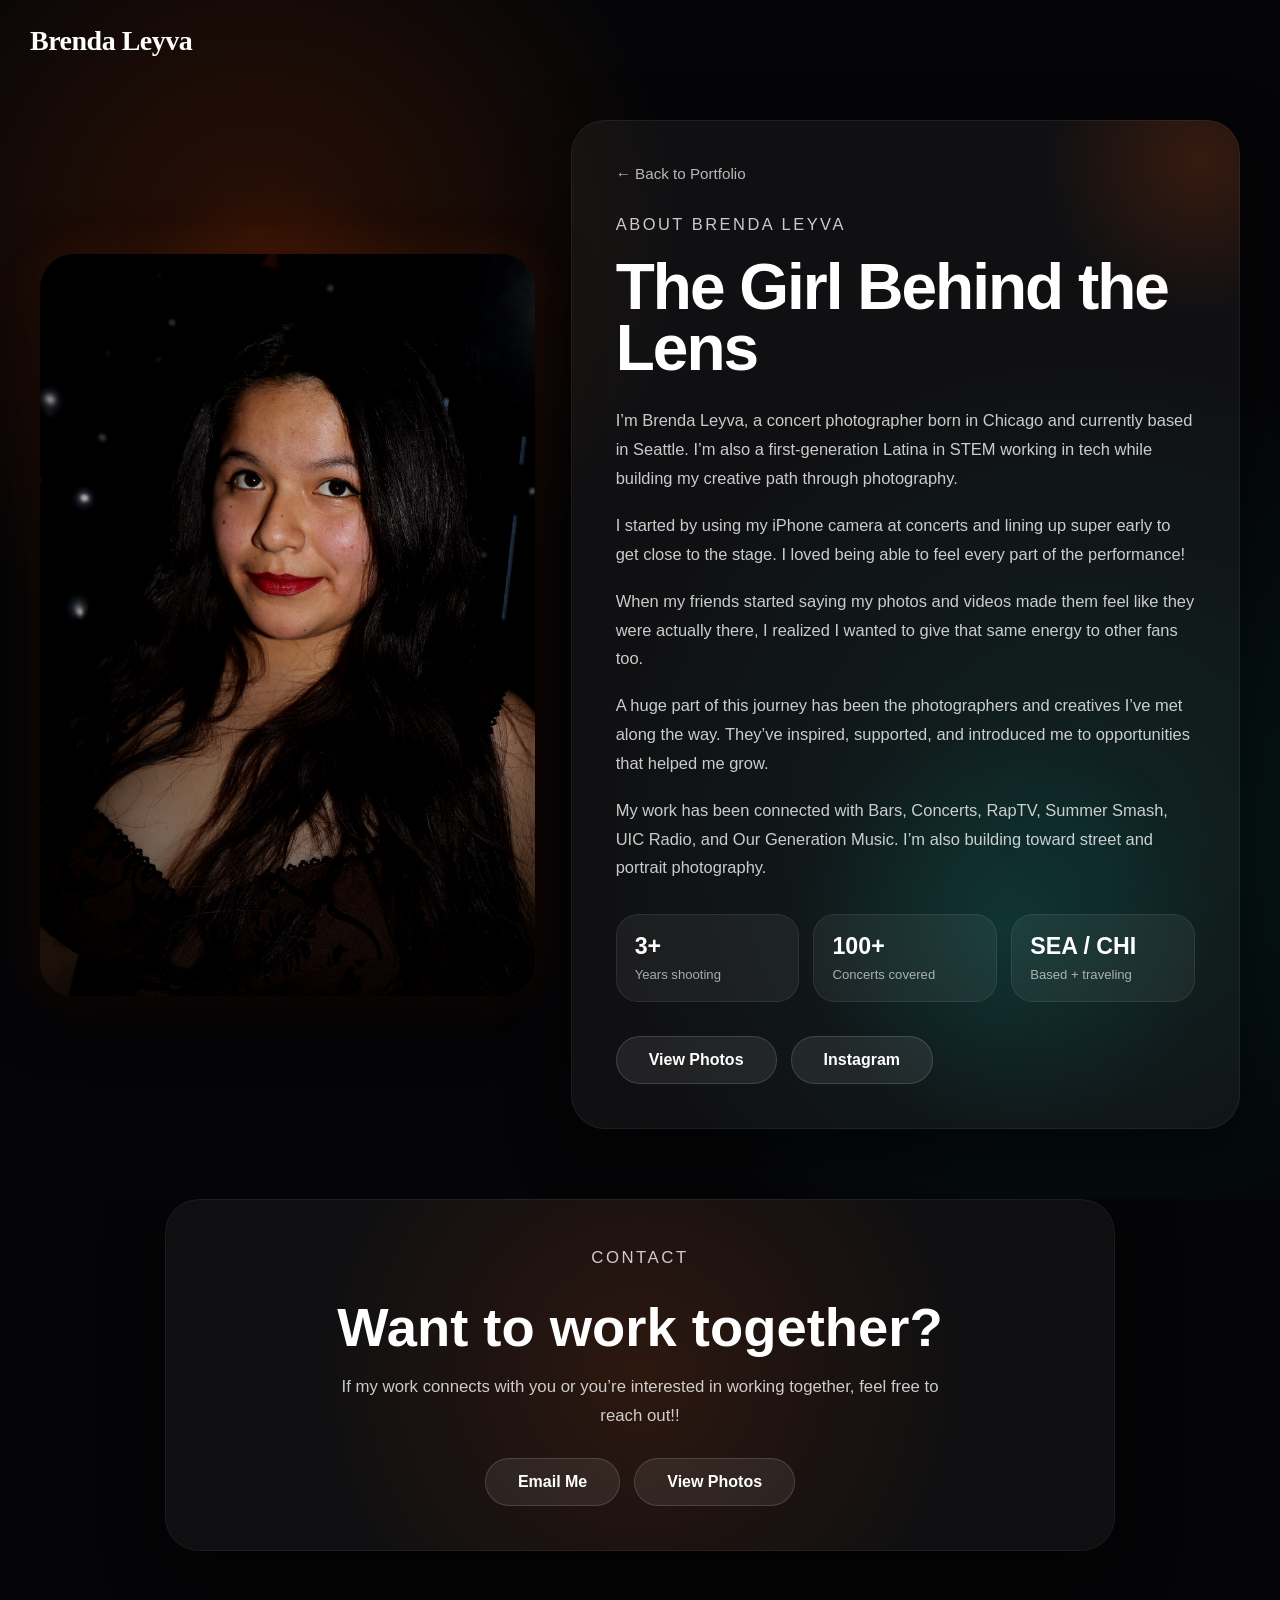
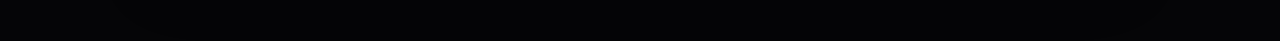
==== about.html @ 2e0a6bf3 "beep portfolio site" ====
<!DOCTYPE html>
<html lang="en">
<head>
  <meta charset="UTF-8" />
  <meta name="viewport" content="width=device-width, initial-scale=1.0" />
  <title>About | Brenda Leyva</title>
  <link rel="stylesheet" href="css/style.css" />
</head>

<body>

  <nav>
    <a href="index.html" class="nav-logo">Brenda Leyva</a>
  </nav>

<section class="about-hero">

  <div class="about-glow one"></div>
  <div class="about-glow two"></div>

  <div class="about-wrapper">

    <div class="about-image-card">
      <img src="images/brenda.jpeg" alt="Brenda Leyva">
    </div>

    <div class="about-text-card">

      <a href="index.html" class="back-link">← Back to Portfolio</a>

      <p class="about-label">About Brenda Leyva</p>

      <h1>The Girl Behind the Lens</h1>

      <p>
        I’m Brenda Leyva, a concert photographer born in Chicago and currently based in Seattle. I’m also a first-generation Latina in STEM working in tech while building my creative path through photography.
      </p>
      
      <p>
        I started by using my iPhone camera at concerts and lining up super early to get close to the stage. I loved being able to feel every part of the performance!
      </p>
      
      <p>
        When my friends started saying my photos and videos made them feel like they were actually there, I realized I wanted to give that same energy to other fans too.
      </p>
      
      <p>
        A huge part of this journey has been the photographers and creatives I’ve met along the way. They’ve inspired, supported, and introduced me to opportunities that helped me grow.
      </p>
      
      <p>
        My work has been connected with Bars, Concerts, RapTV, Summer Smash, UIC Radio, and Our Generation Music. I’m also building toward street and portrait photography.
      </p>
      <div class="about-stats">
        <div>
          <span>3+</span>
          <p>Years shooting</p>
        </div>
      
        <div>
          <span>100+</span>
          <p>Concerts covered</p>
        </div>
      
        <div>
          <span>SEA / CHI</span>
          <p>Based + traveling</p>
        </div>
      </div>

      <div class="about-actions">
        <a href="index.html#portfolio" class="btn">View Photos</a>
        <a href="https://www.instagram.com/brendismode" class="btn" target="_blank" rel="noopener noreferrer">Instagram</a>      
      </div>

    </div>

  </div>

</section>
<section id="about-contact" class="about-contact-section">
  <div class="about-contact-card">
    <p class="about-label">Contact</p>

    <h2>Want to work together?</h2>

    <p>
      If my work connects with you or you’re interested in working together, feel free to reach out!!
    </p>

    <div class="about-contact-actions">
      <a class="btn" href="mailto:bleyvamedia@gmail.com">Email Me</a>

      <a class="btn" href="index.html#portfolio">View Photos</a>
    </div>
  </div>
</section>
</body>
</html>
---- css/style.css ----
* {
  margin: 0;
  padding: 0;
  box-sizing: border-box;
}

html {
  scroll-behavior: smooth;
}

body {
  font-family: -apple-system, BlinkMacSystemFont, sans-serif;
  background: #050507;
  color: white;
  overflow-x: hidden;
}

/* NAV */
nav {
  position: absolute;
  top: 25px;
  left: 30px;
  z-index: 10;
}

.nav-logo {
  color: white;
  font-family: "Playfair Display", serif;
  font-size: 1.75rem;
  font-weight: 800;
  letter-spacing: -0.5px;
  text-decoration: none;
  transition:
    opacity 0.3s ease,
    transform 0.3s ease,
    text-shadow 0.3s ease;
}

.nav-logo:hover {
  opacity: 0.85;
  transform: translateY(-2px);
  text-shadow:
    0 0 12px rgba(255, 255, 255, 0.25),
    0 0 22px rgba(255, 90, 30, 0.22);
}

nav h1 {
  color: white;
  font-size: 1.3rem;
  font-weight: 700;
}

/* HERO */
.hero {
  height: 100vh;
  background: none;
  display: flex;
  align-items: center;
  justify-content: center;
  position: relative;
  overflow: hidden;
}

.hero::before {
  content: "";
  position: absolute;
  inset: 0;
  background: url("../images/don-t.jpeg") center/cover no-repeat;
  filter: blur(3px);
  transform: scale(1.03);
  z-index: 0;
}

.hero-content {
  position: relative;
  z-index: 2;
  text-align: center;
}

.overlay {
  position: absolute;
  inset: 0;
  background:
    radial-gradient(circle at center, rgba(0,0,0,0.15), rgba(0,0,0,0.55)),
    linear-gradient(
      to bottom,
      rgba(0,0,0,0.25),
      rgba(0,0,0,0.86)
    );
  z-index: 1;
}

.hero-content h1 {
  font-size: 4rem;
  font-weight: 800;
}

.hero-content p {
  font-size: 1.2rem;
  opacity: 0.75;
  margin: 10px 0 30px;
}

/* BUTTONS */
.buttons {
  display: flex;
  gap: 18px;
  justify-content: center;
  flex-wrap: wrap;
}

.btn {
  position: relative;
  padding: 14px 32px;
  border-radius: 35px;
  background: rgba(255,255,255,0.08);
  color: white;
  text-decoration: none;
  font-weight: 600;
  border: 1px solid rgba(255,255,255,0.14);
  cursor: pointer;
  transition:
    transform 0.3s ease,
    border-color 0.3s ease;
  z-index: 1;
  overflow: visible;
}

.btn::after {
  content: "";
  position: absolute;
  inset: -18px;
  border-radius: 45px;
  background: radial-gradient(
    circle at 28% 50%,
    rgba(255, 95, 30, 0.48),
    rgba(255, 40, 60, 0.18),
    transparent 65%
  );
  filter: blur(18px);
  opacity: 0;
  z-index: -1;
  transition: opacity 0.3s ease;
  pointer-events: none;
}

.btn:hover {
  transform: translateY(-4px) scale(1.04);
  background: rgba(255,255,255,0.09);
  border-color: rgba(255,255,255,0.28);
}

.btn:hover::after {
  opacity: 1;
}

.active-btn::after {
  opacity: 1;
}

.active-btn {
  border-color: rgba(255,255,255,0.25);
}

/* FADE */
.fade {
  opacity: 0;
  transform: translateY(50px);
  transition:
    opacity 1.2s ease,
    transform 1.2s cubic-bezier(0.22, 1, 0.36, 1);
}

.fade.show {
  opacity: 1;
  transform: translateY(0);
}

/* CARDS */
.card {
  max-width: 1350px;
  margin: 70px auto;
  padding: 38px;
  border-radius: 28px;
  background: rgba(255,255,255,0.045);
  box-shadow:
    0 10px 40px rgba(0,0,0,0.6),
    0 0 25px rgba(255,80,0,0.05);
}

.card h2 {
  font-size: 2.2rem;
  margin-bottom: 32px;
}

/* PINTEREST BOARD */
.pinterest-board {
  display: flex;
  align-items: flex-start;
  gap: 26px;
  width: 100%;
}

.pin-column {
  flex: 1;
  min-width: 0;
  display: flex;
  flex-direction: column;
  gap: 26px;
}

/* PHOTOS */
.photo {
  width: 100%;
  border-radius: 22px;
  overflow: hidden;
  background: rgba(255,255,255,0.03);
  opacity: 0;
  transform: translateY(45px);
  transition:
    opacity 1s ease,
    transform 1s cubic-bezier(0.22, 1, 0.36, 1);
}

.photo.show {
  opacity: 1;
  transform: translateY(0);
}

.photo img {
  width: 100%;
  height: auto;
  display: block;
  border-radius: 22px;
  cursor: pointer;
  filter: brightness(0.94) contrast(1.06);
  transition: all 0.35s ease;
}

.photo img:hover {
  transform: scale(1.025);
  filter: brightness(1) contrast(1.12);
  box-shadow:
    0 10px 35px rgba(0,0,0,0.5),
    0 0 35px rgba(255,80,0,0.22);
}

/* VIEW MORE */
.view-more-container {
  text-align: center;
  margin-top: 38px;
}

/* FEATURED ON */
.featured-section {
  overflow: hidden;
  text-align: center;
}

.clients-header {
  text-align: center;
  margin-bottom: 35px;
}

.clients-title {
  font-size: 2.8rem;
  color: white;
  font-weight: 800;
  text-shadow:
    0 0 10px rgba(255,255,255,0.3),
    0 0 25px rgba(255,255,255,0.15);
  margin-bottom: 0;
}

.clients-line {
  width: 120px;
  height: 2px;
  margin: 18px auto 0;
  background: linear-gradient(90deg, transparent, white, transparent);
  opacity: 0.5;
}

.logo-scroll {
  width: 100%;
  overflow: hidden;
  position: relative;
  padding: 35px 0;
  border-radius: 24px;
  background: radial-gradient(
    circle at center,
    rgba(255,80,0,0.12),
    transparent 70%
  );
}

.logo-scroll::before,
.logo-scroll::after {
  content: "";
  position: absolute;
  top: 0;
  width: 130px;
  height: 100%;
  z-index: 2;
}

.logo-scroll::before {
  left: 0;
  background: linear-gradient(to right, #111, transparent);
}

.logo-scroll::after {
  right: 0;
  background: linear-gradient(to left, #111, transparent);
}

.logo-track {
  display: flex;
  align-items: center;
  gap: 120px;
  width: max-content;
  animation: logoScroll 22s linear infinite;
}

.logo-track img {
  height: 110px;
  object-fit: contain;
  transition: transform 0.3s ease;
}

.logo-track img:hover {
  transform: scale(1.15);
}

@keyframes logoScroll {
  from {
    transform: translateX(0);
  }
  to {
    transform: translateX(-50%);
  }
}

/* CONTACT */
.contact {
  text-align: center;
  position: relative;
  overflow: hidden;
  margin-bottom: 80px;
}

.contact::before {
  content: "";
  position: absolute;
  inset: 0;
  background: radial-gradient(
    circle at center,
    rgba(255, 80, 0, 0.12),
    transparent 65%
  );
  pointer-events: none;
}

.contact-content {
  position: relative;
  z-index: 2;
  max-width: 850px;
  margin: 0 auto;
}

.contact-label {
  font-size: 0.85rem;
  letter-spacing: 2px;
  text-transform: uppercase;
  opacity: 0.65;
  margin-bottom: 15px;
}

.contact h2 {
  font-size: 2.8rem;
  margin-bottom: 18px;
}

.contact-text {
  font-size: 1.1rem;
  opacity: 0.78;
  line-height: 1.7;
  max-width: 680px;
  margin: 0 auto 30px;
}

.contact-info {
  display: flex;
  justify-content: center;
  flex-wrap: wrap;
  gap: 12px;
  margin-bottom: 32px;
}

.contact-pill {
  padding: 10px 16px;
  border-radius: 999px;
  background: rgba(255,255,255,0.07);
  border: 1px solid rgba(255,255,255,0.1);
  font-size: 0.9rem;
  opacity: 0.9;
}

.contact-actions {
  display: flex;
  justify-content: center;
  gap: 15px;
  flex-wrap: wrap;
}

.contact-btn {
  min-width: 140px;
}

.copy-message {
  margin-top: 20px;
  opacity: 0;
  transform: translateY(10px);
  transition: all 0.3s ease;
  color: #ffb36b;
}

.copy-message.show {
  opacity: 1;
  transform: translateY(0);
}

/* VIEWER */
.viewer {
  position: fixed;
  inset: 0;
  background: rgba(0,0,0,0.96);
  display: flex;
  align-items: center;
  justify-content: center;
  z-index: 999;
  opacity: 0;
  pointer-events: none;
  transition: opacity 0.35s ease;
}

.viewer.active {
  opacity: 1;
  pointer-events: all;
}

.viewer img {
  max-width: 90%;
  max-height: 85%;
  border-radius: 16px;
}

.close-btn {
  position: absolute;
  top: 25px;
  right: 30px;
  font-size: 30px;
  cursor: pointer;
  color: white;
  opacity: 0.85;
}

.arrow {
  position: absolute;
  top: 50%;
  transform: translateY(-50%);
  font-size: 60px;
  cursor: pointer;
  color: white;
  opacity: 0.65;
  user-select: none;
}

.arrow.left {
  left: 30px;
}

.arrow.right {
  right: 30px;
}

.arrow:hover,
.close-btn:hover {
  opacity: 1;
}

/* TABLET */
@media (max-width: 900px) {
  .hero-content h1 {
    font-size: 3rem;
  }

  .card {
    margin: 55px 25px;
    padding: 30px;
  }

  .pinterest-board {
    gap: 20px;
  }

  .pin-column {
    gap: 20px;
  }

  .logo-track {
    gap: 85px;
  }
}

/* MOBILE */
@media (max-width: 600px) {
  nav {
    left: 20px;
  }

  .hero-content h1 {
    font-size: 2.5rem;
  }

  .hero-content p {
    font-size: 1rem;
  }

  .buttons {
    flex-direction: column;
    align-items: center;
  }

  .btn {
    width: 170px;
  }

  .card {
    margin: 35px 16px;
    padding: 22px;
  }

  .pinterest-board {
    gap: 16px;
  }

  .pin-column {
    gap: 16px;
  }

  .clients-title {
    font-size: 2.2rem;
  }

  .logo-track {
    gap: 70px;
  }

  .logo-track img {
    height: 75px;
  }

  .contact h2 {
    font-size: 2rem;
  }

  .contact-text {
    font-size: 1rem;
  }

  .contact-actions {
    flex-direction: column;
    align-items: center;
  }

  .contact-btn {
    width: 180px;
  }

  .contact p {
    font-size: 1rem;
  }
}


/* ABOUT PAGE */
.about-hero {
  min-height: 100vh;
  padding: 120px 40px 70px;
  position: relative;
  overflow: hidden;
  background:
    radial-gradient(circle at 20% 20%, rgba(255, 80, 0, 0.15), transparent 30%),
    radial-gradient(circle at 85% 70%, rgba(0, 170, 160, 0.12), transparent 35%),
    #050507;
}

.about-glow {
  position: absolute;
  border-radius: 50%;
  pointer-events: none;
}

.about-glow.one {
  width: 360px;
  height: 360px;
  top: 15%;
  left: 8%;
  background: radial-gradient(circle, rgba(255, 80, 0, 0.18), transparent 70%);
}

.about-glow.two {
  width: 420px;
  height: 420px;
  bottom: 5%;
  right: 5%;
  background: radial-gradient(circle, rgba(0, 180, 170, 0.14), transparent 70%);
}

.about-wrapper {
  max-width: 1250px;
  margin: 0 auto;
  display: grid;
  grid-template-columns: 0.85fr 1.15fr;
  gap: 36px;
  align-items: center;
  position: relative;
  z-index: 2;
}

.about-image-card {
  min-height: 620px;
  border-radius: 34px;
  overflow: hidden;
  background: rgba(255,255,255,0.04);
  box-shadow:
    0 20px 60px rgba(0,0,0,0.65),
    0 0 45px rgba(255,80,0,0.12);
  position: relative;
}

.about-image-card::after {
  content: "";
  position: absolute;
  inset: 0;
  background: linear-gradient(to bottom, transparent 45%, rgba(0,0,0,0.6));
  pointer-events: none;
}

.about-image-card img {
  width: 100%;
  height: 100%;
  min-height: 620px;
  object-fit: cover;
  display: block;
  filter: brightness(0.9) contrast(1.08);
}

.about-text-card {
  padding: 45px;
  border-radius: 34px;
  background: rgba(255,255,255,0.045);
  box-shadow:
    0 20px 60px rgba(0,0,0,0.6),
    inset 0 0 0 1px rgba(255,255,255,0.06);
  position: relative;
  overflow: hidden;
}

.about-text-card::before {
  content: "";
  position: absolute;
  width: 320px;
  height: 320px;
  border-radius: 50%;
  top: -120px;
  right: -120px;
  background: radial-gradient(circle, rgba(255,80,0,0.16), transparent 68%);
  pointer-events: none;
}

.back-link {
  display: inline-block;
  color: white;
  text-decoration: none;
  opacity: 0.7;
  margin-bottom: 28px;
  font-size: 0.95rem;
  transition: all 0.3s ease;
}

.back-link:hover {
  opacity: 1;
  transform: translateX(-4px);
}

.about-label {
  font-size: 0.85rem;
  letter-spacing: 2.5px;
  text-transform: uppercase;
  opacity: 0.65;
  margin-bottom: 16px;
}

.about-text-card h1 {
  font-size: clamp(2.4rem, 5vw, 4.5rem);
  line-height: 0.95;
  letter-spacing: -2px;
  margin-bottom: 28px;
}

.about-text-card p {
  font-size: 1.03rem;
  line-height: 1.75;
  opacity: 0.78;
  margin-bottom: 18px;
}

.about-stats {
  display: grid;
  grid-template-columns: repeat(3, 1fr);
  gap: 14px;
  margin-top: 32px;
}

.about-stats div {
  padding: 18px;
  border-radius: 22px;
  background: rgba(255,255,255,0.055);
  border: 1px solid rgba(255,255,255,0.08);
}

.about-stats span {
  display: block;
  font-size: 1.45rem;
  font-weight: 800;
  margin-bottom: 6px;
}

.about-stats p {
  margin: 0;
  font-size: 0.82rem;
  opacity: 0.62;
  line-height: 1.3;
}

.about-actions {
  display: flex;
  flex-wrap: wrap;
  gap: 14px;
  margin-top: 34px;
}



/* ABOUT PAGE RESPONSIVE FIX */
@media (max-width: 950px) {
  .about-hero {
    padding: 100px 22px 50px;
  }

  .about-wrapper {
    grid-template-columns: 1fr;
    gap: 28px;
  }

  .about-image-card {
    width: 100%;
    max-width: 620px;
    min-height: unset;
    height: auto;
    margin: 0 auto;
    border-radius: 28px;
  }

  .about-image-card img {
    width: 100%;
    height: auto;
    min-height: unset;
    max-height: 520px;
    object-fit: cover;
    object-position: center 35%;
  }

  .about-text-card {
    max-width: 720px;
    margin: 0 auto;
  }
}

@media (max-width: 600px) {
  .about-hero {
    padding: 90px 16px 45px;
  }

  .about-image-card {
    max-width: 100%;
    border-radius: 24px;
  }

  .about-image-card img {
    max-height: 430px;
    object-fit: cover;
    object-position: center 32%;
  }

  .about-text-card {
    padding: 26px;
    border-radius: 24px;
  }

  .about-text-card h1 {
    font-size: 2.3rem;
    line-height: 1;
  }

  .about-text-card p {
    font-size: 0.98rem;
    line-height: 1.65;
  }
}

@media (max-width: 420px) {
  .about-image-card img {
    max-height: 360px;
    object-position: center 30%;
  }
}

/* ABOUT PAGE CONTACT */
.about-contact-section {
  padding: 0 40px 90px;
  background: #050507;
}

.about-contact-card {
  max-width: 950px;
  margin: 0 auto;
  padding: 45px;
  border-radius: 34px;
  text-align: center;
  background:
    radial-gradient(circle at center, rgba(255, 80, 0, 0.12), transparent 65%),
    rgba(255,255,255,0.045);
  box-shadow:
    0 20px 60px rgba(0,0,0,0.6),
    inset 0 0 0 1px rgba(255,255,255,0.06);
}

.about-contact-card h2 {
  font-size: clamp(2rem, 5vw, 3.4rem);
  line-height: 1;
  margin-bottom: 18px;
}

.about-contact-card p {
  max-width: 620px;
  margin: 0 auto 28px;
  font-size: 1.05rem;
  line-height: 1.7;
  opacity: 0.78;
}

.about-contact-actions {
  display: flex;
  justify-content: center;
  flex-wrap: wrap;
  gap: 14px;
}

@media (max-width: 600px) {
  .about-contact-section {
    padding: 0 16px 60px;
  }

  .about-contact-card {
    padding: 28px;
    border-radius: 24px;
  }

  .about-contact-actions {
    flex-direction: column;
    align-items: center;
  }

  .about-contact-actions .btn {
    width: 100%;
  }
}

@keyframes heroFloat {
  0%, 100% {
    transform: translateY(0);
  }

  50% {
    transform: translateY(-6px);
  }
}

/* FOOTER */
.site-footer {
  max-width: 1350px;
  margin: 0 auto 40px;
  padding: 35px 25px;
  text-align: center;
  color: white;
  opacity: 0.85;
}

.site-footer p {
  margin: 6px 0;
  font-size: 0.95rem;
}

.footer-links {
  display: flex;
  justify-content: center;
  gap: 18px;
  margin-top: 14px;
}

.footer-links a {
  color: white;
  text-decoration: none;
  font-weight: 600;
  opacity: 0.7;
  transition:
    opacity 0.3s ease,
    transform 0.3s ease,
    text-shadow 0.3s ease;
}

.footer-links a:hover {
  opacity: 1;
  transform: translateY(-2px);
  text-shadow:
    0 0 12px rgba(255,255,255,0.25),
    0 0 20px rgba(255,80,0,0.22);
}
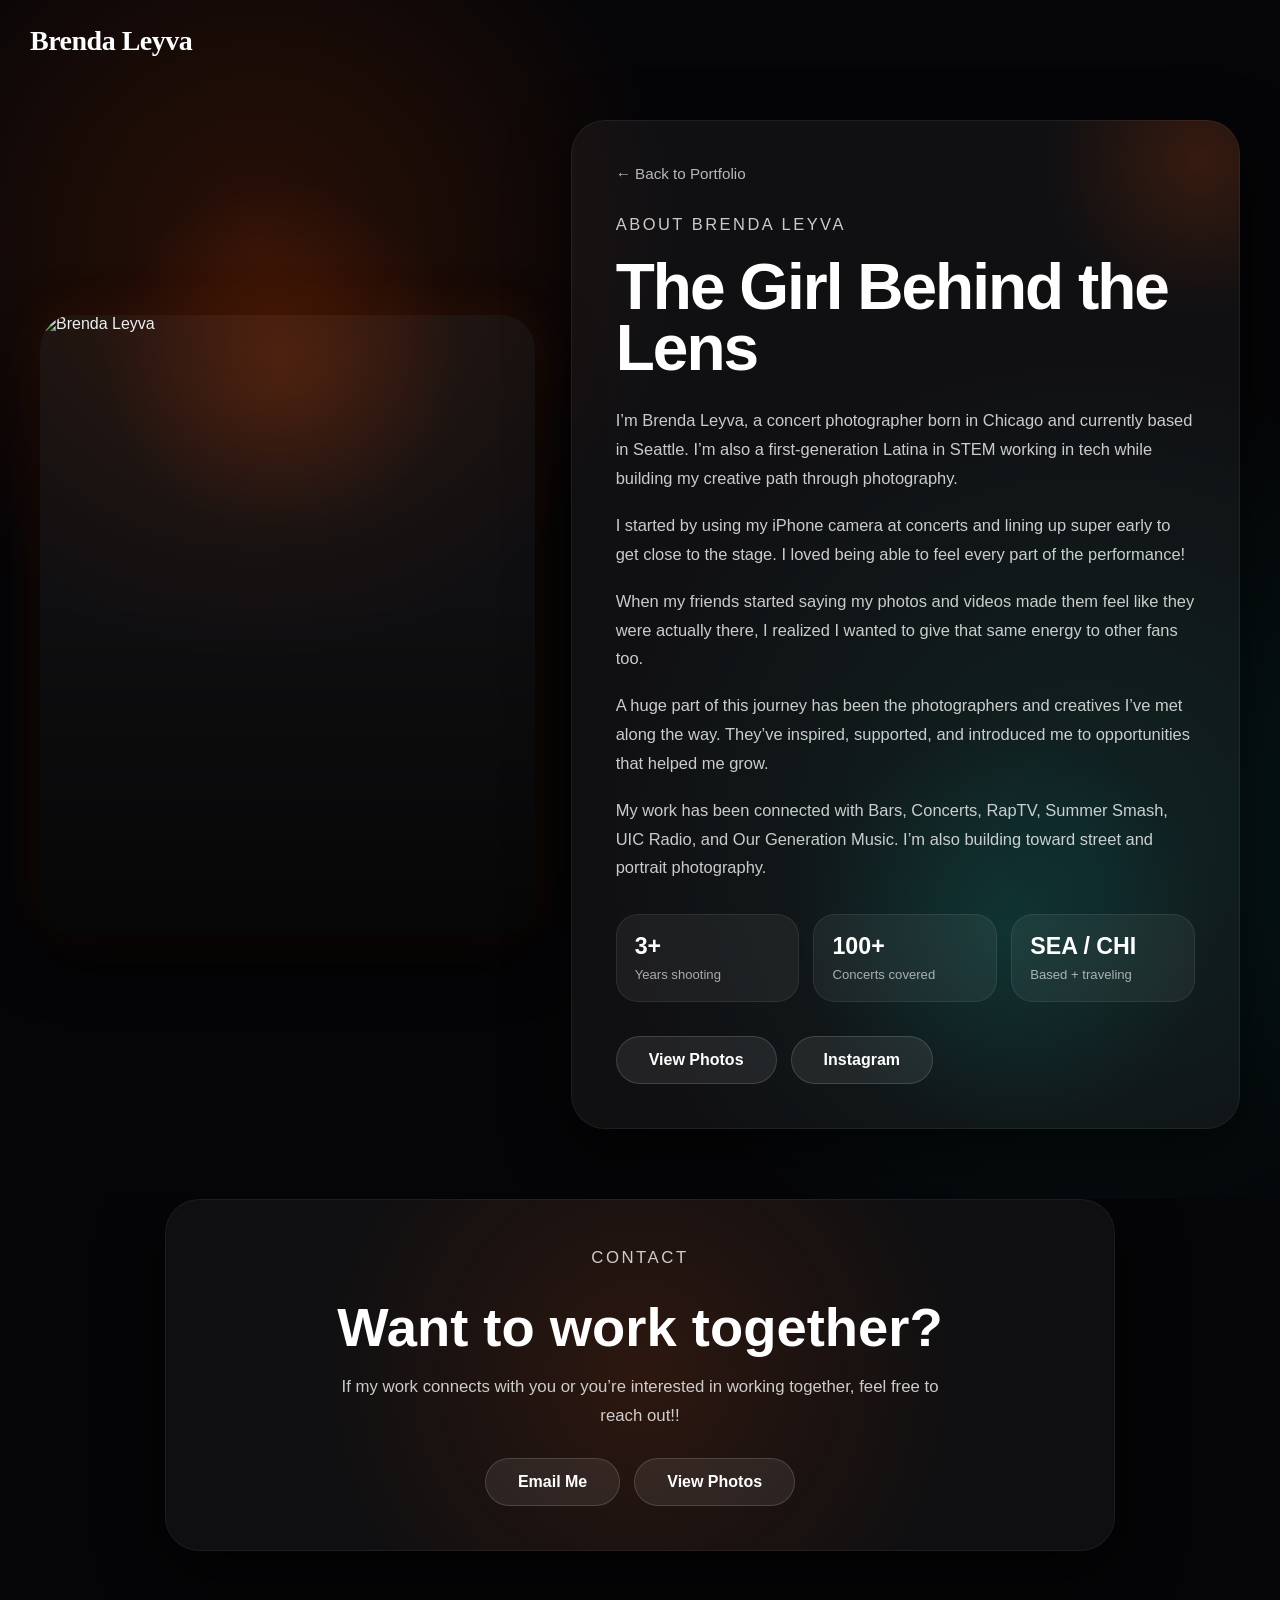
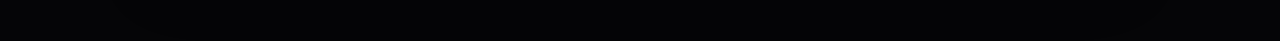
==== commit 0fdfe486: "Update image source in about.html" ====
--- a/about.html
+++ b/about.html
@@ -21,7 +21,7 @@
   <div class="about-wrapper">
 
     <div class="about-image-card">
-      <img src="images/brenda.jpeg" alt="Brenda Leyva">
+      <img src="images/IMG_8670.png" alt="Brenda Leyva">
     </div>
 
     <div class="about-text-card">
@@ -96,4 +96,4 @@
   </div>
 </section>
 </body>
-</html>+</html>
